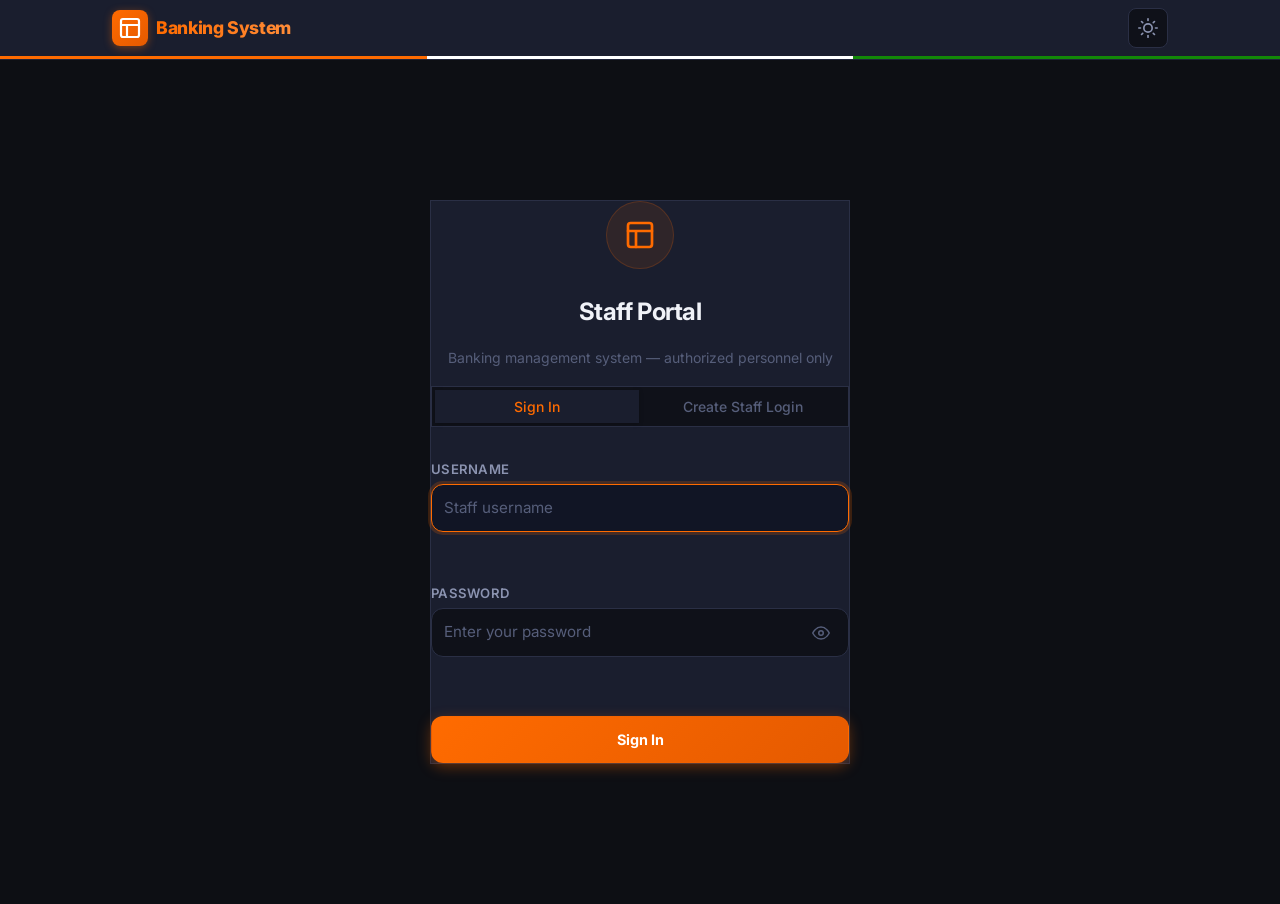
==== frontend/index.html @ ddfff702 "banking system first commit" ====
<!DOCTYPE html>
<html lang="en">
<head>
    <meta charset="UTF-8">
    <meta name="viewport" content="width=device-width, initial-scale=1.0, viewport-fit=cover">
    <meta name="theme-color" content="#FF6B00">
    <meta name="description" content="Bank staff dashboard for customer accounts and transactions.">
    <title>Banking System — Staff Dashboard</title>
    <link rel="preconnect" href="https://fonts.googleapis.com">
    <link rel="preconnect" href="https://fonts.gstatic.com" crossorigin>
    <link href="https://fonts.googleapis.com/css2?family=Inter:wght@400;500;600;700;800&display=swap" rel="stylesheet">
    <link rel="stylesheet" href="./style.css">
</head>
<body>
    <header class="topbar" role="banner">
        <div class="topbar-inner">
            <div class="topbar-brand">
                <span class="brand-icon" aria-hidden="true">
                    <svg width="24" height="24" viewBox="0 0 24 24" fill="none" stroke="currentColor"
                         stroke-width="2.2" stroke-linecap="round" stroke-linejoin="round">
                        <rect x="3" y="3" width="18" height="18" rx="2"/>
                        <path d="M3 9h18M9 21V9"/>
                    </svg>
                </span>
                <span class="brand-name">Banking System</span>
            </div>
            <div class="topbar-actions">
                <button class="icon-btn" id="themeToggle" aria-label="Toggle dark/light mode">
                    <svg class="icon-sun" width="20" height="20" viewBox="0 0 24 24" fill="none" stroke="currentColor"
                         stroke-width="2" stroke-linecap="round" stroke-linejoin="round" aria-hidden="true">
                        <circle cx="12" cy="12" r="5"/>
                        <line x1="12" y1="1" x2="12" y2="3"/>
                        <line x1="12" y1="21" x2="12" y2="23"/>
                        <line x1="4.22" y1="4.22" x2="5.64" y2="5.64"/>
                        <line x1="18.36" y1="18.36" x2="19.78" y2="19.78"/>
                        <line x1="1" y1="12" x2="3" y2="12"/>
                        <line x1="21" y1="12" x2="23" y2="12"/>
                        <line x1="4.22" y1="19.78" x2="5.64" y2="18.36"/>
                        <line x1="18.36" y1="5.64" x2="19.78" y2="4.22"/>
                    </svg>
                </button>
            </div>
        </div>
        <div class="topbar-tricolor" aria-hidden="true">
            <span class="tc-saffron"></span>
            <span class="tc-white"></span>
            <span class="tc-green"></span>
        </div>
    </header>

    <main class="page" id="main-content">
        <section class="hero" aria-label="Page header">
            <div class="hero-inner">
                <h1 class="hero-title">Staff Dashboard</h1>
                <p class="hero-subtitle">Create accounts, credit, withdraw, and review recent transactions.</p>
            </div>
        </section>

        <nav class="dash-nav" aria-label="Banking operations">
            <button class="dash-nav-btn is-active" data-panel="create" type="button">Create New Account</button>
            <button class="dash-nav-btn" data-panel="credit" type="button">Credit</button>
            <button class="dash-nav-btn" data-panel="withdraw" type="button">Withdraw</button>
            <button class="dash-nav-btn" data-panel="history" type="button">History</button>
        </nav>

        <section class="card panel" id="panel-create" aria-labelledby="create-heading">
            <div class="card-header">
                <h2 class="card-title" id="create-heading">Create New Account</h2>
            </div>
            <div class="card-body">
                <form id="createForm" novalidate>
                    <div class="field">
                        <label class="field-label" for="accountNumber">Bank account number</label>
                        <input class="field-input" id="accountNumber" name="accountNumber" type="text"
                               placeholder="e.g. ACC-100001" required>
                        <span class="field-error" id="accountNumber-error" role="alert"></span>
                    </div>
                    <div class="field">
                        <label class="field-label" for="customerName">Customer name</label>
                        <input class="field-input" id="customerName" name="customerName" type="text"
                               placeholder="Full name" required>
                        <span class="field-error" id="customerName-error" role="alert"></span>
                    </div>
                    <div class="field">
                        <label class="field-label" for="phone">Phone number</label>
                        <input class="field-input" id="phone" name="phone" type="tel"
                               placeholder="10–15 digits" required>
                        <span class="field-error" id="phone-error" role="alert"></span>
                    </div>
                    <div class="field">
                        <label class="field-label" for="address">Address</label>
                        <textarea class="field-input field-textarea" id="address" name="address"
                                  placeholder="Customer address" rows="3" required></textarea>
                        <span class="field-error" id="address-error" role="alert"></span>
                    </div>
                    <div class="field">
                        <label class="field-label" for="initialBalance">Initial balance (₹)</label>
                        <input class="field-input" id="initialBalance" name="initialBalance" type="text"
                               inputmode="decimal" placeholder="0.00" required>
                        <span class="field-error" id="initialBalance-error" role="alert"></span>
                    </div>
                    <div class="form-actions">
                        <button type="submit" class="btn btn-primary" id="createBtn">Create Account</button>
                    </div>
                </form>
                <div id="createMessage" class="toast" role="alert" aria-live="polite"></div>
                <div id="createdAccount" class="account-summary" hidden></div>
            </div>
        </section>

        <section class="card panel" id="panel-credit" hidden aria-labelledby="credit-heading">
            <div class="card-header">
                <h2 class="card-title" id="credit-heading">Credit Account</h2>
            </div>
            <div class="card-body">
                <form id="creditLookupForm" novalidate>
                    <div class="field">
                        <label class="field-label" for="creditAccountNumber">Account number</label>
                        <input class="field-input" id="creditAccountNumber" type="text" required>
                        <span class="field-error" id="creditAccountNumber-error" role="alert"></span>
                    </div>
                    <div class="form-actions">
                        <button type="submit" class="btn btn-primary" id="creditLookupBtn">Find Account</button>
                    </div>
                </form>
                <div id="creditAccount" class="account-summary" hidden></div>
                <form id="creditForm" novalidate hidden>
                    <div class="field">
                        <label class="field-label" for="creditAmount">Credit amount (₹)</label>
                        <input class="field-input" id="creditAmount" type="text" inputmode="decimal" placeholder="0.00" required>
                        <span class="field-error" id="creditAmount-error" role="alert"></span>
                    </div>
                    <div class="form-actions">
                        <button type="submit" class="btn btn-primary" id="creditBtn">Confirm Credit</button>
                    </div>
                </form>
                <div id="creditMessage" class="toast" role="alert" aria-live="polite"></div>
            </div>
        </section>

        <section class="card panel" id="panel-withdraw" hidden aria-labelledby="withdraw-heading">
            <div class="card-header">
                <h2 class="card-title" id="withdraw-heading">Withdraw</h2>
            </div>
            <div class="card-body">
                <form id="withdrawLookupForm" novalidate>
                    <div class="field">
                        <label class="field-label" for="withdrawAccountNumber">Account number</label>
                        <input class="field-input" id="withdrawAccountNumber" type="text" required>
                        <span class="field-error" id="withdrawAccountNumber-error" role="alert"></span>
                    </div>
                    <div class="form-actions">
                        <button type="submit" class="btn btn-primary" id="withdrawLookupBtn">Find Account</button>
                    </div>
                </form>
                <div id="withdrawAccount" class="account-summary" hidden></div>
                <form id="withdrawForm" novalidate hidden>
                    <div class="field">
                        <label class="field-label" for="withdrawAmount">Withdrawal amount (₹)</label>
                        <input class="field-input" id="withdrawAmount" type="text" inputmode="decimal" placeholder="0.00" required>
                        <span class="field-error" id="withdrawAmount-error" role="alert"></span>
                    </div>
                    <div class="form-actions">
                        <button type="submit" class="btn btn-primary" id="withdrawBtn">Review Withdrawal</button>
                    </div>
                </form>
                <div id="withdrawMessage" class="toast" role="alert" aria-live="polite"></div>
            </div>
        </section>

        <section class="card panel" id="panel-history" hidden aria-labelledby="history-heading">
            <div class="card-header">
                <h2 class="card-title" id="history-heading">Transaction History</h2>
            </div>
            <div class="card-body">
                <form id="historyForm" class="history-filter" novalidate>
                    <div class="field">
                        <label class="field-label" for="historyAccountNumber">
                            Account number <span class="field-label-hint">(optional)</span>
                        </label>
                        <input class="field-input" id="historyAccountNumber" type="text"
                               placeholder="Leave blank for recent activity">
                    </div>
                    <div class="form-actions">
                        <button type="submit" class="btn btn-primary" id="historyBtn">Load History</button>
                    </div>
                </form>
                <div id="historyMessage" class="toast" role="alert" aria-live="polite"></div>
                <div id="historyList" class="history-list"></div>
            </div>
        </section>
    </main>

    <dialog class="confirm-dialog" id="confirmDialog" aria-labelledby="dialog-title" aria-describedby="dialog-desc">
        <div class="dialog-inner">
            <div class="dialog-icon dialog-icon--warn" aria-hidden="true">
                <svg width="28" height="28" viewBox="0 0 24 24" fill="none" stroke="currentColor"
                     stroke-width="2" stroke-linecap="round" stroke-linejoin="round">
                    <path d="M10.29 3.86L1.82 18a2 2 0 0 0 1.71 3h16.94a2 2 0 0 0 1.71-3L13.71 3.86a2 2 0 0 0-3.42 0z"/>
                    <line x1="12" y1="9" x2="12" y2="13"/><line x1="12" y1="17" x2="12.01" y2="17"/>
                </svg>
            </div>
            <h3 class="dialog-title" id="dialog-title">Confirm withdrawal?</h3>
            <p class="dialog-desc" id="dialog-desc">This will deduct the amount from the customer account.</p>
            <div class="dialog-actions">
                <button class="btn btn-ghost" id="cancelAction" type="button">Cancel</button>
                <button class="btn btn-danger" id="confirmAction" type="button">Confirm Withdraw</button>
            </div>
        </div>
    </dialog>
    <div class="dialog-backdrop" id="dialogBackdrop" aria-hidden="true"></div>

    <script src="./config.js"></script>
    <script src="./script.js"></script>
</body>
</html>
---- frontend/style.css ----
/* ================================================================
   VAULT — Password Manager
   Mobile-first, Indian flag–inspired palette
   Saffron #FF6B00 · White #FFFFFF · Green #128807 · Chakra Navy #06038D
   ================================================================ */

/* ── 1. Design tokens ─────────────────────────────────────────── */
:root {
    /* Brand palette */
    --saffron:        #FF6B00;
    --saffron-light:  #FF8C38;
    --saffron-dim:    #FF6B0018;
    --saffron-muted:  #FF6B0030;
    --green:          #128807;
    --green-light:    #1aad08;
    --green-dim:      #12880718;
    --green-muted:    #12880730;
    --chakra:         #06038D;
    --white:          #FFFFFF;

    /* Neutrals (dark theme default) */
    --bg-base:        #0d0f14;
    --bg-surface:     #141720;
    --bg-card:        #1a1e2e;
    --bg-card-hover:  #1f2438;
    --bg-input:       #0f1119;
    --bg-input-focus: #111525;

    --border:         #2a2f45;
    --border-focus:   var(--saffron);
    --border-subtle:  #1e2338;

    --text-primary:   #f0f2f8;
    --text-secondary: #8b93b0;
    --text-muted:     #565e7a;
    --text-inverse:   #0d0f14;

    /* Semantic */
    --success:        #22c55e;
    --success-dim:    #22c55e18;
    --error:          #ef4444;
    --error-dim:      #ef444418;
    --warning:        #f59e0b;

    /* Spacing scale */
    --sp-1: 4px;   --sp-2: 8px;   --sp-3: 12px;  --sp-4: 16px;
    --sp-5: 20px;  --sp-6: 24px;  --sp-8: 32px;  --sp-10: 40px;

    /* Radii */
    --r-sm:  8px;
    --r-md:  12px;
    --r-lg:  18px;
    --r-xl:  24px;
    --r-full: 9999px;

    /* Shadows */
    --shadow-card:   0 4px 24px rgba(0,0,0,0.32), 0 1px 3px rgba(0,0,0,0.2);
    --shadow-input:  0 0 0 3px var(--saffron-muted);
    --shadow-btn:    0 4px 14px rgba(255, 107, 0, 0.35);
    --shadow-dialog: 0 20px 60px rgba(0,0,0,0.6);

    /* Motion */
    --ease-out: cubic-bezier(0.22, 1, 0.36, 1);
    --duration: 200ms;

    /* Layout */
    --topbar-h:   56px;
    --max-width:  1120px;
    --page-pad:   var(--sp-4);
}

/* Light theme */
[data-theme="light"] {
    --bg-base:        #f5f6fa;
    --bg-surface:     #eef0f7;
    --bg-card:        #ffffff;
    --bg-card-hover:  #f7f8fd;
    --bg-input:       #f0f2fa;
    --bg-input-focus: #fff;

    --border:         #d8dcea;
    --border-subtle:  #e8eaf3;

    --text-primary:   #111827;
    --text-secondary: #4b5563;
    --text-muted:     #9ca3af;
    --text-inverse:   #ffffff;

    --shadow-card:    0 2px 16px rgba(0,0,0,0.08), 0 1px 3px rgba(0,0,0,0.05);
    --shadow-input:   0 0 0 3px var(--saffron-muted);
    --shadow-btn:     0 4px 14px rgba(255,107,0,0.28);
}

/* ── 2. Reset & base ──────────────────────────────────────────── */
*, *::before, *::after {
    box-sizing: border-box;
    margin: 0;
    padding: 0;
}

html {
    -webkit-text-size-adjust: 100%;
    scroll-behavior: smooth;
}

body {
    font-family: 'Inter', system-ui, -apple-system, sans-serif;
    font-size: 15px;
    line-height: 1.6;
    background-color: var(--bg-base);
    color: var(--text-primary);
    min-height: 100dvh;
    transition: background-color var(--duration), color var(--duration);
    -webkit-font-smoothing: antialiased;
}

/* Scrollbar (desktop) */
::-webkit-scrollbar { width: 6px; }
::-webkit-scrollbar-track { background: transparent; }
::-webkit-scrollbar-thumb { background: var(--border); border-radius: var(--r-full); }

/* Focus ring */
:focus-visible {
    outline: 2px solid var(--saffron);
    outline-offset: 2px;
}

/* ── 3. Top navigation bar ────────────────────────────────────── */
.topbar {
    position: sticky;
    top: 0;
    z-index: 100;
    background: var(--bg-card);
    border-bottom: 1px solid var(--border-subtle);
    backdrop-filter: blur(12px);
    -webkit-backdrop-filter: blur(12px);
}

.topbar-inner {
    max-width: var(--max-width);
    margin: 0 auto;
    padding: 0 var(--page-pad);
    height: var(--topbar-h);
    display: flex;
    align-items: center;
    justify-content: space-between;
}

/* Tricolor accent stripe */
.topbar-tricolor {
    display: flex;
    height: 3px;
}
.tc-saffron { flex: 1; background: var(--saffron); }
.tc-white   { flex: 1; background: var(--white); }
.tc-green   { flex: 1; background: var(--green); }

/* Brand */
.topbar-brand {
    display: flex;
    align-items: center;
    gap: var(--sp-2);
    text-decoration: none;
    color: inherit;
}

.brand-icon {
    display: grid;
    place-items: center;
    width: 36px;
    height: 36px;
    background: linear-gradient(135deg, var(--saffron), #e55a00);
    border-radius: var(--r-sm);
    color: var(--white);
    flex-shrink: 0;
    box-shadow: 0 2px 8px rgba(255,107,0,0.4);
}

.brand-name {
    font-size: 1.1rem;
    font-weight: 800;
    letter-spacing: -0.02em;
    background: linear-gradient(90deg, var(--saffron) 0%, var(--saffron-light) 100%);
    -webkit-background-clip: text;
    -webkit-text-fill-color: transparent;
    background-clip: text;
}

/* Icon button */
.icon-btn {
    display: grid;
    place-items: center;
    width: 40px;
    height: 40px;
    border-radius: var(--r-sm);
    border: 1px solid var(--border);
    background: var(--bg-input);
    color: var(--text-secondary);
    cursor: pointer;
    transition: background var(--duration), color var(--duration), border-color var(--duration);
}
.icon-btn:hover {
    background: var(--saffron-dim);
    color: var(--saffron);
    border-color: var(--saffron-muted);
}
.icon-btn .eye-hide { display: none; }

/* ── 4. Page layout ───────────────────────────────────────────── */
.page {
    max-width: var(--max-width);
    margin: 0 auto;
    padding: var(--sp-6) var(--page-pad) var(--sp-10);
}

/* ── 5. Hero ──────────────────────────────────────────────────── */
.hero {
    display: flex;
    align-items: center;
    justify-content: space-between;
    gap: var(--sp-4);
    margin-bottom: var(--sp-6);
    padding: var(--sp-6) var(--sp-6);
    background: var(--bg-card);
    border-radius: var(--r-xl);
    border: 1px solid var(--border-subtle);
    position: relative;
    overflow: hidden;
}

/* Subtle gradient wash behind hero */
.hero::before {
    content: '';
    position: absolute;
    inset: 0;
    background: linear-gradient(120deg,
        var(--saffron-dim) 0%,
        transparent 45%,
        var(--green-dim) 100%);
    pointer-events: none;
}

.hero-inner { position: relative; z-index: 1; }

.hero-title {
    font-size: clamp(1.35rem, 4vw, 1.9rem);
    font-weight: 800;
    letter-spacing: -0.03em;
    line-height: 1.15;
    color: var(--text-primary);
    margin-bottom: var(--sp-1);
}

.hero-subtitle {
    font-size: 0.9rem;
    color: var(--text-secondary);
}

/* Mini Indian flag */
.hero-badge {
    flex-shrink: 0;
    position: relative;
    z-index: 1;
}

.mini-flag {
    width: 52px;
    border-radius: 4px;
    overflow: hidden;
    box-shadow: 0 2px 12px rgba(0,0,0,0.25);
    border: 1px solid rgba(255,255,255,0.1);
}

.mf-saffron, .mf-white, .mf-green {
    display: block;
    height: 18px;
}
.mf-saffron { background: var(--saffron); }
.mf-white   { background: #fff; position: relative; display: flex; align-items: center; justify-content: center; }
.mf-green   { background: var(--green); }

.mf-chakra {
    display: block;
    width: 12px;
    height: 12px;
    border: 2px solid var(--chakra);
    border-radius: 50%;
    position: relative;
}
.mf-chakra::before {
    content: '';
    position: absolute;
    inset: 1px;
    background: radial-gradient(circle, var(--chakra) 1.5px, transparent 1.5px);
}

/* ── 6. App shell grid ────────────────────────────────────────── */
.app-shell {
    display: grid;
    gap: var(--sp-5);
    grid-template-columns: 1fr;
}

@media (min-width: 860px) {
    .app-shell {
        grid-template-columns: 420px 1fr;
        align-items: start;
    }
}

@media (min-width: 1060px) {
    .app-shell {
        grid-template-columns: 460px 1fr;
    }
}

/* ── 7. Card ──────────────────────────────────────────────────── */
.card {
    background: var(--bg-card);
    border: 1px solid var(--border-subtle);
    border-radius: var(--r-lg);
    box-shadow: var(--shadow-card);
    overflow: hidden;
}

.card-header {
    display: flex;
    align-items: center;
    justify-content: space-between;
    padding: var(--sp-5) var(--sp-5) 0;
}

.card-title {
    display: flex;
    align-items: center;
    gap: var(--sp-2);
    font-size: 1rem;
    font-weight: 700;
    color: var(--text-primary);
}

.card-title svg {
    color: var(--saffron);
    flex-shrink: 0;
}

.card-body {
    padding: var(--sp-5);
}

/* ── 8. Form fields ───────────────────────────────────────────── */
.field {
    display: flex;
    flex-direction: column;
    gap: var(--sp-1);
    margin-bottom: var(--sp-4);
}

.field:last-of-type { margin-bottom: 0; }

.field-label {
    font-size: 0.82rem;
    font-weight: 600;
    color: var(--text-secondary);
    letter-spacing: 0.02em;
    text-transform: uppercase;
    display: flex;
    align-items: center;
    gap: var(--sp-2);
}

.field-label-hint {
    font-size: 0.75rem;
    font-weight: 400;
    text-transform: none;
    color: var(--text-muted);
    letter-spacing: 0;
}

.field-input {
    width: 100%;
    padding: 11px var(--sp-3);
    font: inherit;
    font-size: 0.95rem;
    background: var(--bg-input);
    color: var(--text-primary);
    border: 1.5px solid var(--border);
    border-radius: var(--r-md);
    transition: border-color var(--duration), box-shadow var(--duration), background var(--duration);
    -webkit-appearance: none;
    appearance: none;
}

.field-input::placeholder { color: var(--text-muted); }

.field-input:hover {
    border-color: var(--saffron-muted);
}

.field-input:focus {
    outline: none;
    border-color: var(--saffron);
    background: var(--bg-input-focus);
    box-shadow: var(--shadow-input);
}

.field-input.is-invalid {
    border-color: var(--error);
    box-shadow: 0 0 0 3px rgba(239,68,68,0.18);
}

.field-textarea {
    resize: vertical;
    min-height: 88px;
    line-height: 1.5;
}

.field-error {
    font-size: 0.8rem;
    color: var(--error);
    min-height: 1.2em;
    display: flex;
    align-items: center;
    gap: 4px;
}

/* ── 9. Password input wrapper ────────────────────────────────── */
.password-wrap {
    position: relative;
}

.password-wrap .field-input {
    padding-right: 46px;
}

.pwd-eye-btn {
    position: absolute;
    top: 50%;
    right: 10px;
    transform: translateY(-50%);
    background: transparent;
    border: none;
    color: var(--text-muted);
    cursor: pointer;
    padding: var(--sp-1);
    display: grid;
    place-items: center;
    border-radius: var(--r-sm);
    transition: color var(--duration), background var(--duration);
    /* Minimum touch target */
    min-width: 36px;
    min-height: 36px;
}

.pwd-eye-btn:hover { color: var(--saffron); background: var(--saffron-dim); }

.pwd-eye-btn[aria-pressed="true"] .eye-show { display: none; }
.pwd-eye-btn[aria-pressed="true"] .eye-hide { display: block; }
.pwd-eye-btn[aria-pressed="false"] .eye-show { display: block; }
.pwd-eye-btn[aria-pressed="false"] .eye-hide { display: none; }

/* ── 10. Password strength bar ────────────────────────────────── */
.strength-bar {
    display: flex;
    gap: var(--sp-1);
    margin-top: var(--sp-2);
}

.strength-seg {
    flex: 1;
    height: 4px;
    border-radius: var(--r-full);
    background: var(--border);
    transition: background var(--duration);
}

/*
  3-level scoring: data-score="1" Weak, "2" Medium, "3" Strong
  Only 3 segments used (data-seg 1–3); seg 4 kept in HTML but hidden.
*/
.strength-seg[data-seg="4"] { display: none; }

/* Weak — first segment red */
.strength-bar[data-score="1"] .strength-seg[data-seg="1"] { background: var(--error); }

/* Medium — first two segments amber */
.strength-bar[data-score="2"] .strength-seg[data-seg="1"],
.strength-bar[data-score="2"] .strength-seg[data-seg="2"] { background: var(--warning); }

/* Strong — all three segments green */
.strength-bar[data-score="3"] .strength-seg[data-seg="1"],
.strength-bar[data-score="3"] .strength-seg[data-seg="2"],
.strength-bar[data-score="3"] .strength-seg[data-seg="3"] { background: var(--green); }

.strength-label {
    font-size: 0.75rem;
    font-weight: 600;
    color: var(--text-muted);
    margin-top: 2px;
    min-height: 1em;
    letter-spacing: 0.01em;
}

/* ── 11. Form actions ─────────────────────────────────────────── */
.form-actions {
    display: flex;
    gap: var(--sp-3);
    margin-top: var(--sp-5);
    flex-wrap: wrap;
}

/* ── 12. Buttons ──────────────────────────────────────────────── */
.btn {
    display: inline-flex;
    align-items: center;
    justify-content: center;
    gap: var(--sp-2);
    padding: 11px var(--sp-5);
    font: inherit;
    font-size: 0.9rem;
    font-weight: 700;
    border-radius: var(--r-md);
    border: 1.5px solid transparent;
    cursor: pointer;
    text-decoration: none;
    white-space: nowrap;
    transition:
        background var(--duration),
        box-shadow var(--duration),
        transform 80ms,
        opacity var(--duration),
        border-color var(--duration);
    /* Minimum touch target */
    min-height: 44px;
    user-select: none;
    -webkit-tap-highlight-color: transparent;
}

.btn:active { transform: scale(0.97); }
.btn:disabled {
    opacity: 0.5;
    cursor: not-allowed;
    transform: none;
}

/* Primary — saffron */
.btn-primary {
    background: linear-gradient(135deg, var(--saffron) 0%, #e55a00 100%);
    color: var(--white);
    box-shadow: var(--shadow-btn);
    flex: 1;
}
.btn-primary:hover:not(:disabled) {
    background: linear-gradient(135deg, var(--saffron-light) 0%, var(--saffron) 100%);
    box-shadow: 0 6px 20px rgba(255,107,0,0.45);
}

/* Secondary — outlined green */
.btn-secondary {
    background: var(--green-dim);
    color: var(--green-light);
    border-color: var(--green-muted);
}
.btn-secondary:hover:not(:disabled) {
    background: var(--green-muted);
    border-color: var(--green);
}

/* Ghost */
.btn-ghost {
    background: transparent;
    color: var(--text-secondary);
    border-color: var(--border);
}
.btn-ghost:hover:not(:disabled) {
    background: var(--bg-input);
    color: var(--text-primary);
}

/* Danger */
.btn-danger {
    background: var(--error);
    color: var(--white);
    border-color: var(--error);
}
.btn-danger:hover:not(:disabled) {
    background: #dc2626;
    box-shadow: 0 4px 14px rgba(239,68,68,0.35);
}

/* Loading spinner inside btn */
.btn.is-loading {
    pointer-events: none;
    position: relative;
    color: transparent;
}
.btn.is-loading::after {
    content: '';
    position: absolute;
    inset: 50% auto auto 50%;
    transform: translate(-50%, -50%);
    width: 16px;
    height: 16px;
    border: 2px solid rgba(255,255,255,0.4);
    border-top-color: #fff;
    border-radius: 50%;
    animation: spin 0.65s linear infinite;
}

/* ── 13. Toast / feedback ─────────────────────────────────────── */
.toast {
    display: none;
    align-items: center;
    gap: var(--sp-2);
    padding: var(--sp-3) var(--sp-4);
    border-radius: var(--r-md);
    font-size: 0.875rem;
    font-weight: 500;
    margin-top: var(--sp-4);
    animation: slideIn 0.22s var(--ease-out);
}

.toast.visible { display: flex; }

.toast.success {
    background: var(--success-dim);
    color: var(--success);
    border: 1px solid rgba(34,197,94,0.25);
}

.toast.error {
    background: var(--error-dim);
    color: var(--error);
    border: 1px solid rgba(239,68,68,0.25);
}

/* ── 14. Vault header ─────────────────────────────────────────── */
.vault-card-header {
    padding-bottom: var(--sp-4);
}

/* Badge / count pill */
.badge {
    display: inline-flex;
    align-items: center;
    justify-content: center;
    min-width: 26px;
    height: 22px;
    padding: 0 var(--sp-2);
    font-size: 0.75rem;
    font-weight: 700;
    border-radius: var(--r-full);
    background: var(--saffron-dim);
    color: var(--saffron);
    border: 1px solid var(--saffron-muted);
}

/* ── 15. Search bar ───────────────────────────────────────────── */
.search-wrap {
    position: relative;
    margin-bottom: var(--sp-4);
}

.search-icon {
    position: absolute;
    left: 12px;
    top: 50%;
    transform: translateY(-50%);
    color: var(--text-muted);
    pointer-events: none;
}

.search-input {
    width: 100%;
    padding: 10px var(--sp-3) 10px 38px;
    font: inherit;
    font-size: 0.9rem;
    background: var(--bg-input);
    color: var(--text-primary);
    border: 1.5px solid var(--border);
    border-radius: var(--r-md);
    transition: border-color var(--duration), box-shadow var(--duration);
    -webkit-appearance: none;
    appearance: none;
}

.search-input::placeholder { color: var(--text-muted); }

.search-input:focus {
    outline: none;
    border-color: var(--saffron);
    box-shadow: var(--shadow-input);
}

/* Clear button on search (native) */
.search-input::-webkit-search-cancel-button { opacity: 0.5; cursor: pointer; }

/* ── 16. Vault list ───────────────────────────────────────────── */
.vault-list {
    display: flex;
    flex-direction: column;
    gap: var(--sp-3);
}

/* ── 17. Vault item card ──────────────────────────────────────── */
.vault-item {
    display: grid;
    grid-template-columns: 1fr auto;
    gap: var(--sp-3);
    align-items: start;
    padding: var(--sp-4);
    background: var(--bg-card);
    border: 1.5px solid var(--border-subtle);
    border-radius: var(--r-md);
    transition: border-color var(--duration), background var(--duration), transform var(--duration);
    animation: fadeUp 0.25s var(--ease-out);
    position: relative;
    overflow: hidden;
}

.vault-item::before {
    content: '';
    position: absolute;
    left: 0; top: 0; bottom: 0;
    width: 3px;
    background: linear-gradient(180deg, var(--saffron), var(--green));
    border-radius: 0 2px 2px 0;
}

.vault-item:hover {
    border-color: var(--saffron-muted);
    background: var(--bg-card-hover);
}

.vault-item-info { min-width: 0; padding-left: var(--sp-2); }

.vault-item-title {
    font-size: 0.95rem;
    font-weight: 700;
    color: var(--text-primary);
    margin-bottom: 2px;
    white-space: nowrap;
    overflow: hidden;
    text-overflow: ellipsis;
}

.vault-item-row {
    display: flex;
    align-items: center;
    gap: var(--sp-2);
    font-size: 0.82rem;
    color: var(--text-secondary);
    margin-top: 4px;
    min-width: 0;
}

.vault-item-row svg { flex-shrink: 0; color: var(--text-muted); }

.vault-item-value {
    min-width: 0;
    overflow: hidden;
    text-overflow: ellipsis;
    white-space: nowrap;
}

.vault-item-password {
    font-family: 'Courier New', monospace;
    letter-spacing: 0.08em;
    font-size: 0.82rem;
}

.vault-item-notes {
    color: var(--text-muted);
    font-style: italic;
    font-size: 0.78rem;
    margin-top: var(--sp-2);
    display: -webkit-box;
    -webkit-line-clamp: 2;
    -webkit-box-orient: vertical;
    overflow: hidden;
}

/* Item action buttons cluster */
.vault-item-actions {
    display: flex;
    flex-direction: column;
    gap: var(--sp-2);
    flex-shrink: 0;
}

.item-btn {
    display: grid;
    place-items: center;
    width: 34px;
    height: 34px;
    border-radius: var(--r-sm);
    border: 1.5px solid var(--border);
    background: var(--bg-input);
    color: var(--text-muted);
    cursor: pointer;
    transition: background var(--duration), color var(--duration), border-color var(--duration);
    /* Touch target */
    min-width: 34px;
    min-height: 34px;
}

.item-btn:hover { color: var(--saffron); border-color: var(--saffron-muted); background: var(--saffron-dim); }

.item-btn-delete:hover { color: var(--error); border-color: rgba(239,68,68,0.3); background: var(--error-dim); }

.item-btn-copy.copied {
    color: var(--green-light);
    border-color: var(--green-muted);
    background: var(--green-dim);
}

/* ── 18. Empty state ──────────────────────────────────────────── */
.empty-state {
    display: flex;
    flex-direction: column;
    align-items: center;
    justify-content: center;
    gap: var(--sp-3);
    padding: var(--sp-10) var(--sp-4);
    text-align: center;
    color: var(--text-muted);
}

.empty-icon {
    width: 56px;
    height: 56px;
    border-radius: var(--r-lg);
    background: var(--saffron-dim);
    border: 1.5px solid var(--saffron-muted);
    display: grid;
    place-items: center;
    color: var(--saffron);
}

.empty-title {
    font-size: 0.95rem;
    font-weight: 600;
    color: var(--text-secondary);
}

.empty-desc {
    font-size: 0.82rem;
    max-width: 220px;
}

/* ── 19. Loading state skeleton ───────────────────────────────── */
.skeleton {
    border-radius: var(--r-md);
    background: linear-gradient(90deg,
        var(--bg-card) 25%,
        var(--bg-card-hover) 50%,
        var(--bg-card) 75%);
    background-size: 200% 100%;
    animation: shimmer 1.4s ease infinite;
}

.skeleton-item {
    height: 80px;
    border-radius: var(--r-md);
}

/* ── 20. Confirm dialog ───────────────────────────────────────── */
.confirm-dialog {
    position: fixed;
    inset: 0;
    z-index: 300;
    margin: auto;
    width: calc(100% - var(--sp-8));
    max-width: 380px;
    background: var(--bg-card);
    border: 1.5px solid var(--border);
    border-radius: var(--r-xl);
    box-shadow: var(--shadow-dialog);
    padding: 0;
    display: none;
    animation: scaleIn 0.22s var(--ease-out);
}

.confirm-dialog[open] { display: block; }

.dialog-backdrop {
    display: none;
    position: fixed;
    inset: 0;
    z-index: 200;
    background: rgba(0,0,0,0.65);
    backdrop-filter: blur(4px);
    -webkit-backdrop-filter: blur(4px);
    animation: fadeIn 0.18s ease;
}

.dialog-backdrop.active { display: block; }

.dialog-inner {
    padding: var(--sp-6);
    display: flex;
    flex-direction: column;
    align-items: center;
    gap: var(--sp-3);
    text-align: center;
}

.dialog-icon {
    width: 56px;
    height: 56px;
    border-radius: var(--r-lg);
    background: var(--error-dim);
    border: 1.5px solid rgba(239,68,68,0.25);
    display: grid;
    place-items: center;
    color: var(--error);
}

.dialog-title {
    font-size: 1.05rem;
    font-weight: 700;
    color: var(--text-primary);
}

.dialog-desc {
    font-size: 0.875rem;
    color: var(--text-secondary);
}

.dialog-actions {
    display: flex;
    gap: var(--sp-3);
    width: 100%;
    margin-top: var(--sp-2);
}

.dialog-actions .btn { flex: 1; }

/* ── 21. Animations ───────────────────────────────────────────── */
@keyframes spin {
    to { transform: translate(-50%, -50%) rotate(360deg); }
}

@keyframes shimmer {
    from { background-position: 200% 0; }
    to   { background-position: -200% 0; }
}

@keyframes slideIn {
    from { opacity: 0; transform: translateY(-6px); }
    to   { opacity: 1; transform: translateY(0); }
}

@keyframes fadeUp {
    from { opacity: 0; transform: translateY(8px); }
    to   { opacity: 1; transform: translateY(0); }
}

@keyframes scaleIn {
    from { opacity: 0; transform: scale(0.94); }
    to   { opacity: 1; transform: scale(1); }
}

@keyframes fadeIn {
    from { opacity: 0; }
    to   { opacity: 1; }
}

/* ── 22. Responsive overrides ─────────────────────────────────── */

/* Tight phones */
@media (max-width: 420px) {
    :root { --page-pad: var(--sp-3); }

    .hero {
        padding: var(--sp-4) var(--sp-4);
    }

    .hero-title { font-size: 1.2rem; }

    .form-actions {
        flex-direction: column;
    }
    .btn-primary { flex: none; width: 100%; }
    .btn-secondary { width: 100%; }

    .vault-item {
        grid-template-columns: 1fr;
    }
    .vault-item-actions {
        flex-direction: row;
        justify-content: flex-end;
    }
}

/* Tablet and above — items use more horizontal space */
@media (min-width: 600px) {
    :root { --page-pad: var(--sp-6); }

    .vault-item-actions {
        flex-direction: column;
    }
}

/* Wide desktop */
@media (min-width: 1200px) {
    :root { --page-pad: var(--sp-8); }
}

/* Reduce motion */
@media (prefers-reduced-motion: reduce) {
    *, *::before, *::after {
        animation-duration: 0.01ms !important;
        transition-duration: 0.01ms !important;
    }
}

/* ================================================================
   AUTH — Login page styles
   ================================================================ */

/* Full-page centered layout */
.login-page {
    min-height: calc(100vh - 56px); /* subtract topbar height */
    display: flex;
    align-items: center;
    justify-content: center;
    padding: var(--sp-6) var(--sp-4);
}

/* Login card */
.login-card {
    width: 100%;
    max-width: 420px;
    background: var(--bg-card);
    border: 1px solid var(--border);
    border-radius: var(--radius-xl);
    padding: var(--sp-8) var(--sp-7);
    box-shadow: var(--shadow-lg);
    display: flex;
    flex-direction: column;
    align-items: center;
    gap: var(--sp-4);
}

/* Brand icon circle at top */
.login-brand {
    margin-bottom: var(--sp-2);
}

.login-brand-icon {
    width: 68px;
    height: 68px;
    border-radius: 50%;
    background: var(--saffron-dim);
    border: 1.5px solid var(--saffron-muted);
    color: var(--saffron);
    display: flex;
    align-items: center;
    justify-content: center;
}

.login-title {
    font-size: 1.5rem;
    font-weight: 700;
    color: var(--text-primary);
    margin: 0;
    text-align: center;
    letter-spacing: -0.02em;
}

.login-subtitle {
    font-size: 0.875rem;
    color: var(--text-muted);
    margin: 0;
    text-align: center;
}

/* Form fills full card width */
.login-form {
    width: 100%;
    display: flex;
    flex-direction: column;
    gap: var(--sp-4);
    margin-top: var(--sp-2);
}

/* Full-width submit button */
.login-submit {
    width: 100%;
    justify-content: center;
    margin-top: var(--sp-2);
}

/* Error banner */
.login-error {
    background: var(--error-dim, rgba(239,68,68,0.12));
    border: 1px solid rgba(239,68,68,0.3);
    color: var(--error, #ef4444);
    border-radius: var(--radius-md);
    padding: var(--sp-3) var(--sp-4);
    font-size: 0.875rem;
    text-align: center;
}

/* Hint text at bottom */
.login-hint {
    font-size: 0.8rem;
    color: var(--text-subtle, var(--text-muted));
    text-align: center;
    margin: 0;
    margin-top: var(--sp-2);
    opacity: 0.7;
}

/* Error state on inputs (mirrors existing field-input focus style) */
.field-input--error {
    border-color: var(--error, #ef4444) !important;
    outline-color: var(--error, #ef4444) !important;
}

/* ── Topbar user pill (shown on main vault page when logged in) ── */
.user-pill {
    display: flex;
    align-items: center;
    gap: var(--sp-2);
    background: var(--bg-input);
    border: 1px solid var(--border);
    border-radius: 999px;
    padding: var(--sp-1) var(--sp-3) var(--sp-1) var(--sp-2);
    font-size: 0.8rem;
    color: var(--text-secondary);
    font-weight: 500;
    white-space: nowrap;
}

.user-pill svg {
    color: var(--saffron);
    flex-shrink: 0;
}

/* Logout button */
.btn-logout {
    display: inline-flex;
    align-items: center;
    gap: var(--sp-1);
    background: transparent;
    border: 1px solid var(--border);
    color: var(--text-muted);
    border-radius: var(--radius-md);
    padding: var(--sp-1) var(--sp-3);
    font-size: 0.8rem;
    font-weight: 500;
    cursor: pointer;
    transition: border-color 0.15s, color 0.15s, background 0.15s;
    white-space: nowrap;
}

.btn-logout:hover {
    border-color: var(--error, #ef4444);
    color: var(--error, #ef4444);
    background: rgba(239,68,68,0.06);
}

/* Topbar actions gap */
.topbar-actions {
    display: flex;
    align-items: center;
    gap: var(--sp-2);
}

@media (max-width: 420px) {
    .login-card {
        padding: var(--sp-6) var(--sp-4);
    }
    .user-pill span {
        display: none; /* hide username text on very small screens, keep icon */
    }
}

/* ── Auth tabs ───────────────────────────────────────────────── */
.auth-tabs {
    display: flex;
    width: 100%;
    background: var(--bg-input);
    border: 1px solid var(--border);
    border-radius: var(--radius-lg);
    padding: 3px;
    gap: 3px;
    margin-bottom: var(--sp-2);
}

.auth-tab {
    flex: 1;
    padding: var(--sp-2) var(--sp-3);
    border: none;
    border-radius: calc(var(--radius-lg) - 3px);
    background: transparent;
    color: var(--text-muted);
    font-size: 0.875rem;
    font-weight: 500;
    font-family: inherit;
    cursor: pointer;
    transition: background 0.18s, color 0.18s;
    white-space: nowrap;
}

.auth-tab:hover:not(.auth-tab--active) {
    background: var(--bg-card-hover);
    color: var(--text-secondary);
}

.auth-tab--active {
    background: var(--bg-card);
    color: var(--saffron);
    box-shadow: 0 1px 4px rgba(0,0,0,0.25);
}

/* ── Auth panels ─────────────────────────────────────────────── */
.auth-panel {
    width: 100%;
}

.auth-panel--hidden {
    display: none;
}

/* ── Field hint text ─────────────────────────────────────────── */
.field-hint {
    display: block;
    font-size: 0.75rem;
    color: var(--text-muted);
    margin-top: 3px;
    opacity: 0.75;
}

/* ── Success banner ──────────────────────────────────────────── */
.login-success {
    background: var(--green-dim);
    border: 1px solid var(--green-muted);
    color: var(--green-light);
    border-radius: var(--radius-md);
    padding: var(--sp-3) var(--sp-4);
    font-size: 0.875rem;
    text-align: center;
}

.dash-nav {
    display: flex;
    flex-wrap: wrap;
    gap: var(--sp-2);
    margin-bottom: var(--sp-5);
}
.dash-nav-btn {
    flex: 1;
    min-width: 140px;
    min-height: 44px;
    border: 1.5px solid var(--border);
    background: var(--bg-card);
    color: var(--text-secondary);
    border-radius: var(--r-md);
    font: inherit;
    font-weight: 700;
    cursor: pointer;
    padding: 10px var(--sp-3);
}
.dash-nav-btn.is-active,
.dash-nav-btn:hover {
    border-color: var(--saffron-muted);
    color: var(--saffron);
    background: var(--saffron-dim);
}
.account-summary {
    margin-top: var(--sp-4);
    padding: var(--sp-4);
    border: 1.5px solid var(--border-subtle);
    border-radius: var(--r-md);
    background: var(--bg-input);
}
.summary-row {
    display: flex;
    justify-content: space-between;
    gap: var(--sp-3);
    padding: 6px 0;
    border-bottom: 1px solid var(--border-subtle);
    font-size: 0.9rem;
}
.summary-row:last-child { border-bottom: none; }
.summary-row span { color: var(--text-muted); }
.money { font-variant-numeric: tabular-nums; color: var(--green-light); }
.history-list { display: flex; flex-direction: column; gap: var(--sp-3); margin-top: var(--sp-4); }
.history-item {
    display: flex;
    justify-content: space-between;
    gap: var(--sp-4);
    padding: var(--sp-4);
    border: 1.5px solid var(--border-subtle);
    border-radius: var(--r-md);
}
.history-type--credit { color: var(--green-light); }
.history-type--withdraw { color: var(--saffron); }
.history-meta { font-size: 0.78rem; color: var(--text-muted); }
.history-amounts { text-align: right; }
.dialog-icon--warn {
    background: var(--saffron-dim);
    border-color: var(--saffron-muted);
    color: var(--saffron);
}
.history-filter .form-actions { margin-top: var(--sp-3); }
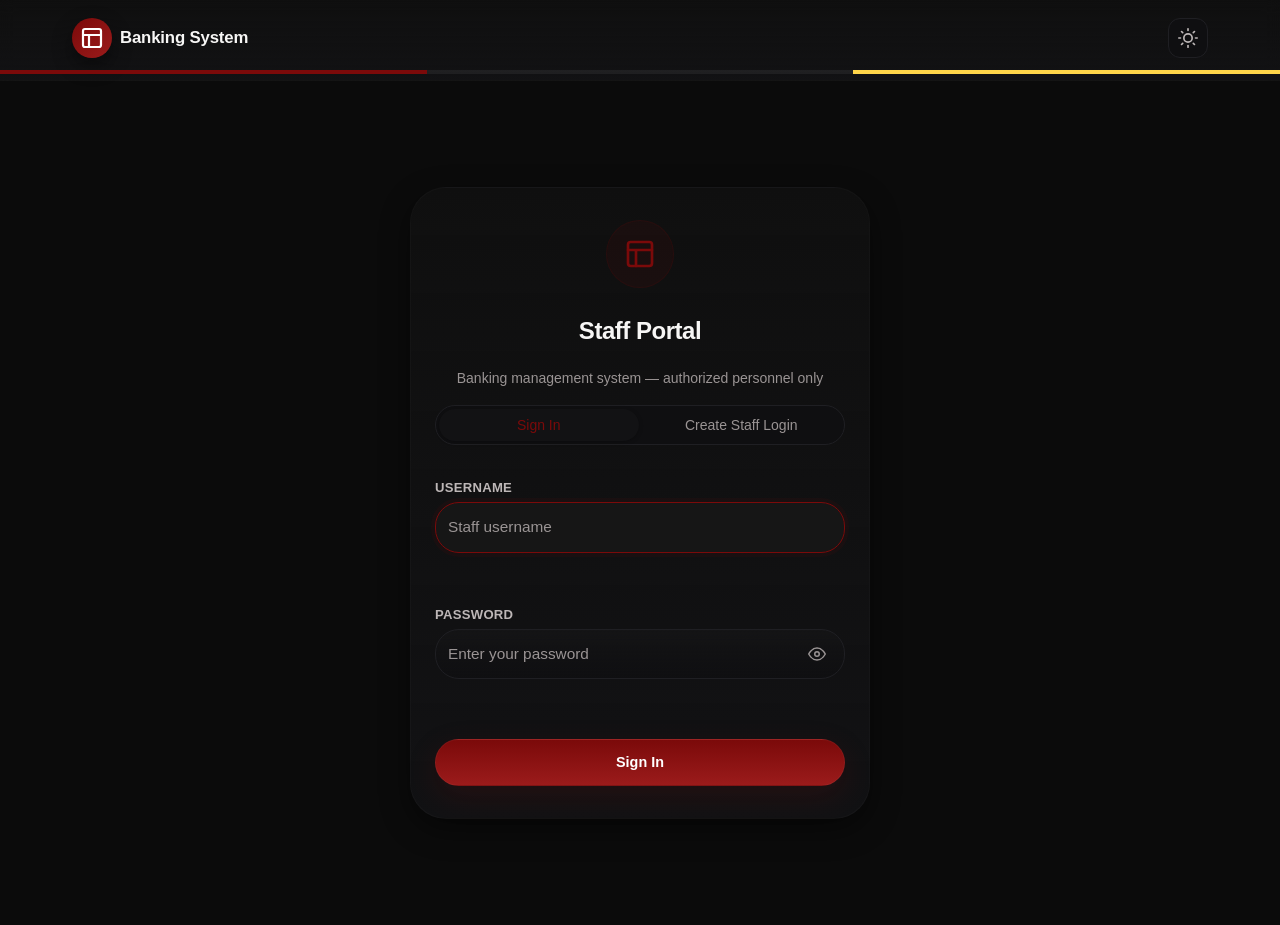
==== commit c4d40e0a: "redesigned ui" ====
--- a/frontend/index.html
+++ b/frontend/index.html
@@ -3,12 +3,10 @@
 <head>
     <meta charset="UTF-8">
     <meta name="viewport" content="width=device-width, initial-scale=1.0, viewport-fit=cover">
-    <meta name="theme-color" content="#FF6B00">
+    <meta name="theme-color" content="#7B0A0A">
     <meta name="description" content="Bank staff dashboard for customer accounts and transactions.">
     <title>Banking System — Staff Dashboard</title>
-    <link rel="preconnect" href="https://fonts.googleapis.com">
-    <link rel="preconnect" href="https://fonts.gstatic.com" crossorigin>
-    <link href="https://fonts.googleapis.com/css2?family=Inter:wght@400;500;600;700;800&display=swap" rel="stylesheet">
+    <!-- Using system fonts for modern Apple-like appearance; removed external font dependency -->
     <link rel="stylesheet" href="./style.css">
 </head>
 <body>
--- a/frontend/style.css
+++ b/frontend/style.css
@@ -1,71 +1,77 @@
 /* ================================================================
-   VAULT — Password Manager
-   Mobile-first, Indian flag–inspired palette
-   Saffron #FF6B00 · White #FFFFFF · Green #128807 · Chakra Navy #06038D
+   VAULT — Banking UI (Redesigned)
+   Modern rounded theme using maroon · white · yellow · black
    ================================================================ */
 
 /* ── 1. Design tokens ─────────────────────────────────────────── */
 :root {
-    /* Brand palette */
-    --saffron:        #FF6B00;
-    --saffron-light:  #FF8C38;
-    --saffron-dim:    #FF6B0018;
-    --saffron-muted:  #FF6B0030;
-    --green:          #128807;
-    --green-light:    #1aad08;
-    --green-dim:      #12880718;
-    --green-muted:    #12880730;
-    --chakra:         #06038D;
+    /* Brand palette (repurposed variable names for minimal markup changes) */
+    --saffron:        #7B0A0A; /* maroon */
+    --saffron-light:  #9B1B1B;
+    --saffron-dim:    rgba(123,10,10,0.10);
+    --saffron-muted:  rgba(123,10,10,0.14);
+    --green:          #FFD54A; /* warm yellow used for accents */
+    --green-light:    #FFE27A;
+    --green-dim:      rgba(255,213,74,0.10);
+    --green-muted:    rgba(255,213,74,0.18);
+    --chakra:         #000000; /* black accent */
     --white:          #FFFFFF;
 
     /* Neutrals (dark theme default) */
-    --bg-base:        #0d0f14;
-    --bg-surface:     #141720;
-    --bg-card:        #1a1e2e;
-    --bg-card-hover:  #1f2438;
-    --bg-input:       #0f1119;
-    --bg-input-focus: #111525;
-
-    --border:         #2a2f45;
+    --bg-base:        #0b0b0b;
+    --bg-surface:     #0f0f10;
+    --bg-card:        #121214;
+    --bg-card-hover:  #17171a;
+    --bg-input:       #0f0f11;
+    --bg-input-focus: #161616;
+
+    --border:         #1f1f23;
     --border-focus:   var(--saffron);
-    --border-subtle:  #1e2338;
-
-    --text-primary:   #f0f2f8;
-    --text-secondary: #8b93b0;
-    --text-muted:     #565e7a;
-    --text-inverse:   #0d0f14;
+    --border-subtle:  #19191c;
+
+    --text-primary:   #f7f6f5;
+    --text-secondary: #bdb7b7;
+    --text-muted:     #9a9494;
+    --text-inverse:   #0b0b0b;
 
     /* Semantic */
     --success:        #22c55e;
-    --success-dim:    #22c55e18;
+    --success-dim:    rgba(34,197,94,0.09);
     --error:          #ef4444;
-    --error-dim:      #ef444418;
-    --warning:        #f59e0b;
+    --error-dim:      rgba(239,68,68,0.10);
+    --warning:        var(--green);
 
     /* Spacing scale */
     --sp-1: 4px;   --sp-2: 8px;   --sp-3: 12px;  --sp-4: 16px;
     --sp-5: 20px;  --sp-6: 24px;  --sp-8: 32px;  --sp-10: 40px;
 
-    /* Radii */
-    --r-sm:  8px;
-    --r-md:  12px;
-    --r-lg:  18px;
-    --r-xl:  24px;
+    /* Radii — increase for a rounded, friendly look */
+    --r-sm:  12px;
+    --r-md:  18px;
+    --r-lg:  26px;
+    --r-xl:  32px;
     --r-full: 9999px;
 
+    /* Backward-compatible radius tokens used elsewhere */
+    --radius-sm: var(--r-sm);
+    --radius-md: var(--r-md);
+    --radius-lg: var(--r-lg);
+    --radius-xl: var(--r-xl);
+
     /* Shadows */
-    --shadow-card:   0 4px 24px rgba(0,0,0,0.32), 0 1px 3px rgba(0,0,0,0.2);
-    --shadow-input:  0 0 0 3px var(--saffron-muted);
-    --shadow-btn:    0 4px 14px rgba(255, 107, 0, 0.35);
-    --shadow-dialog: 0 20px 60px rgba(0,0,0,0.6);
+    --shadow-card:   0 8px 30px rgba(0,0,0,0.48), 0 2px 6px rgba(0,0,0,0.24);
+    --shadow-input:  0 0 0 4px rgba(123,10,10,0.08);
+    --shadow-btn:    0 10px 30px rgba(123,10,10,0.18);
+    --shadow-dialog: 0 28px 80px rgba(0,0,0,0.72);
+    --shadow-lg:     0 10px 30px rgba(0,0,0,0.45);
 
     /* Motion */
     --ease-out: cubic-bezier(0.22, 1, 0.36, 1);
     --duration: 200ms;
 
     /* Layout */
-    --topbar-h:   56px;
-    --max-width:  1120px;
+    --topbar-h:   64px;
+    --max-width:  1200px;
     --page-pad:   var(--sp-4);
 }
 
@@ -104,7 +110,8 @@
 }
 
 body {
-    font-family: 'Inter', system-ui, -apple-system, sans-serif;
+    /* Use Apple's SF if available, fallback to system sans */
+    font-family: -apple-system, BlinkMacSystemFont, 'SF Pro Text', 'Segoe UI', Roboto, 'Helvetica Neue', Arial, sans-serif;
     font-size: 15px;
     line-height: 1.6;
     background-color: var(--bg-base);
@@ -130,10 +137,11 @@
     position: sticky;
     top: 0;
     z-index: 100;
-    background: var(--bg-card);
-    border-bottom: 1px solid var(--border-subtle);
-    backdrop-filter: blur(12px);
-    -webkit-backdrop-filter: blur(12px);
+    background: linear-gradient(180deg, rgba(255,255,255,0.02), var(--bg-card));
+    border-bottom: 1px solid rgba(255,255,255,0.02);
+    backdrop-filter: blur(8px);
+    -webkit-backdrop-filter: blur(8px);
+    padding: 6px 0;
 }
 
 .topbar-inner {
@@ -149,10 +157,10 @@
 /* Tricolor accent stripe */
 .topbar-tricolor {
     display: flex;
-    height: 3px;
+    height: 4px;
 }
 .tc-saffron { flex: 1; background: var(--saffron); }
-.tc-white   { flex: 1; background: var(--white); }
+.tc-white   { flex: 1; background: var(--white); opacity: 0.06; }
 .tc-green   { flex: 1; background: var(--green); }
 
 /* Brand */
@@ -167,23 +175,20 @@
 .brand-icon {
     display: grid;
     place-items: center;
-    width: 36px;
-    height: 36px;
-    background: linear-gradient(135deg, var(--saffron), #e55a00);
-    border-radius: var(--r-sm);
+    width: 40px;
+    height: 40px;
+    background: linear-gradient(135deg, var(--saffron), var(--saffron-light));
+    border-radius: var(--r-full);
     color: var(--white);
     flex-shrink: 0;
-    box-shadow: 0 2px 8px rgba(255,107,0,0.4);
+    box-shadow: 0 8px 20px rgba(0,0,0,0.45);
 }
 
 .brand-name {
-    font-size: 1.1rem;
-    font-weight: 800;
-    letter-spacing: -0.02em;
-    background: linear-gradient(90deg, var(--saffron) 0%, var(--saffron-light) 100%);
-    -webkit-background-clip: text;
-    -webkit-text-fill-color: transparent;
-    background-clip: text;
+    font-size: 1.05rem;
+    font-weight: 700;
+    letter-spacing: -0.01em;
+    color: var(--text-primary);
 }
 
 /* Icon button */
@@ -221,22 +226,22 @@
     gap: var(--sp-4);
     margin-bottom: var(--sp-6);
     padding: var(--sp-6) var(--sp-6);
-    background: var(--bg-card);
-    border-radius: var(--r-xl);
-    border: 1px solid var(--border-subtle);
+    background: linear-gradient(180deg, rgba(255,255,255,0.02), rgba(0,0,0,0.02));
+    border-radius: calc(var(--r-xl) + 6px);
+    border: 1px solid transparent;
     position: relative;
-    overflow: hidden;
+    overflow: visible;
 }
 
 /* Subtle gradient wash behind hero */
 .hero::before {
     content: '';
     position: absolute;
-    inset: 0;
-    background: linear-gradient(120deg,
-        var(--saffron-dim) 0%,
-        transparent 45%,
-        var(--green-dim) 100%);
+    left: -20%; top: -40%;
+    width: 240px; height: 240px;
+    background: radial-gradient(circle at 30% 30%, var(--saffron-dim), transparent 35%);
+    filter: blur(34px);
+    opacity: 0.95;
     pointer-events: none;
 }
 
@@ -316,9 +321,9 @@
 
 /* ── 7. Card ──────────────────────────────────────────────────── */
 .card {
-    background: var(--bg-card);
-    border: 1px solid var(--border-subtle);
-    border-radius: var(--r-lg);
+    background: linear-gradient(180deg, rgba(255,255,255,0.02), var(--bg-card));
+    border: 1px solid rgba(255,255,255,0.02);
+    border-radius: var(--r-xl);
     box-shadow: var(--shadow-card);
     overflow: hidden;
 }
@@ -379,14 +384,14 @@
 
 .field-input {
     width: 100%;
-    padding: 11px var(--sp-3);
+    padding: 12px var(--sp-3);
     font: inherit;
-    font-size: 0.95rem;
-    background: var(--bg-input);
+    font-size: 0.96rem;
+    background: linear-gradient(180deg, rgba(255,255,255,0.01), var(--bg-input));
     color: var(--text-primary);
-    border: 1.5px solid var(--border);
-    border-radius: var(--r-md);
-    transition: border-color var(--duration), box-shadow var(--duration), background var(--duration);
+    border: 1px solid var(--border);
+    border-radius: calc(var(--r-md) + 6px);
+    transition: border-color var(--duration), box-shadow var(--duration), background var(--duration), transform 120ms;
     -webkit-appearance: none;
     appearance: none;
 }
@@ -519,7 +524,7 @@
     font: inherit;
     font-size: 0.9rem;
     font-weight: 700;
-    border-radius: var(--r-md);
+    border-radius: var(--r-lg);
     border: 1.5px solid transparent;
     cursor: pointer;
     text-decoration: none;
@@ -545,25 +550,28 @@
 
 /* Primary — saffron */
 .btn-primary {
-    background: linear-gradient(135deg, var(--saffron) 0%, #e55a00 100%);
+    background: linear-gradient(180deg, var(--saffron) 0%, var(--saffron-light) 100%);
     color: var(--white);
     box-shadow: var(--shadow-btn);
     flex: 1;
+    border: 1px solid rgba(255,255,255,0.04);
 }
 .btn-primary:hover:not(:disabled) {
-    background: linear-gradient(135deg, var(--saffron-light) 0%, var(--saffron) 100%);
-    box-shadow: 0 6px 20px rgba(255,107,0,0.45);
+    transform: translateY(-2px);
+    box-shadow: 0 18px 36px rgba(123,10,10,0.22);
 }
 
 /* Secondary — outlined green */
 .btn-secondary {
-    background: var(--green-dim);
-    color: var(--green-light);
+    background: transparent;
+    color: var(--text-primary);
+    border-color: rgba(255,255,255,0.04);
+    backdrop-filter: blur(6px);
+}
+.btn-secondary:hover:not(:disabled) {
+    background: rgba(255,255,255,0.02);
+    color: var(--green);
     border-color: var(--green-muted);
-}
-.btn-secondary:hover:not(:disabled) {
-    background: var(--green-muted);
-    border-color: var(--green);
 }
 
 /* Ghost */
@@ -1031,11 +1039,11 @@
 /* Login card */
 .login-card {
     width: 100%;
-    max-width: 420px;
-    background: var(--bg-card);
-    border: 1px solid var(--border);
-    border-radius: var(--radius-xl);
-    padding: var(--sp-8) var(--sp-7);
+    max-width: 460px;
+    background: linear-gradient(180deg, rgba(255,255,255,0.02), var(--bg-card));
+    border: 1px solid rgba(255,255,255,0.02);
+    border-radius: calc(var(--r-xl) + 4px);
+    padding: var(--sp-8) var(--sp-6);
     box-shadow: var(--shadow-lg);
     display: flex;
     flex-direction: column;
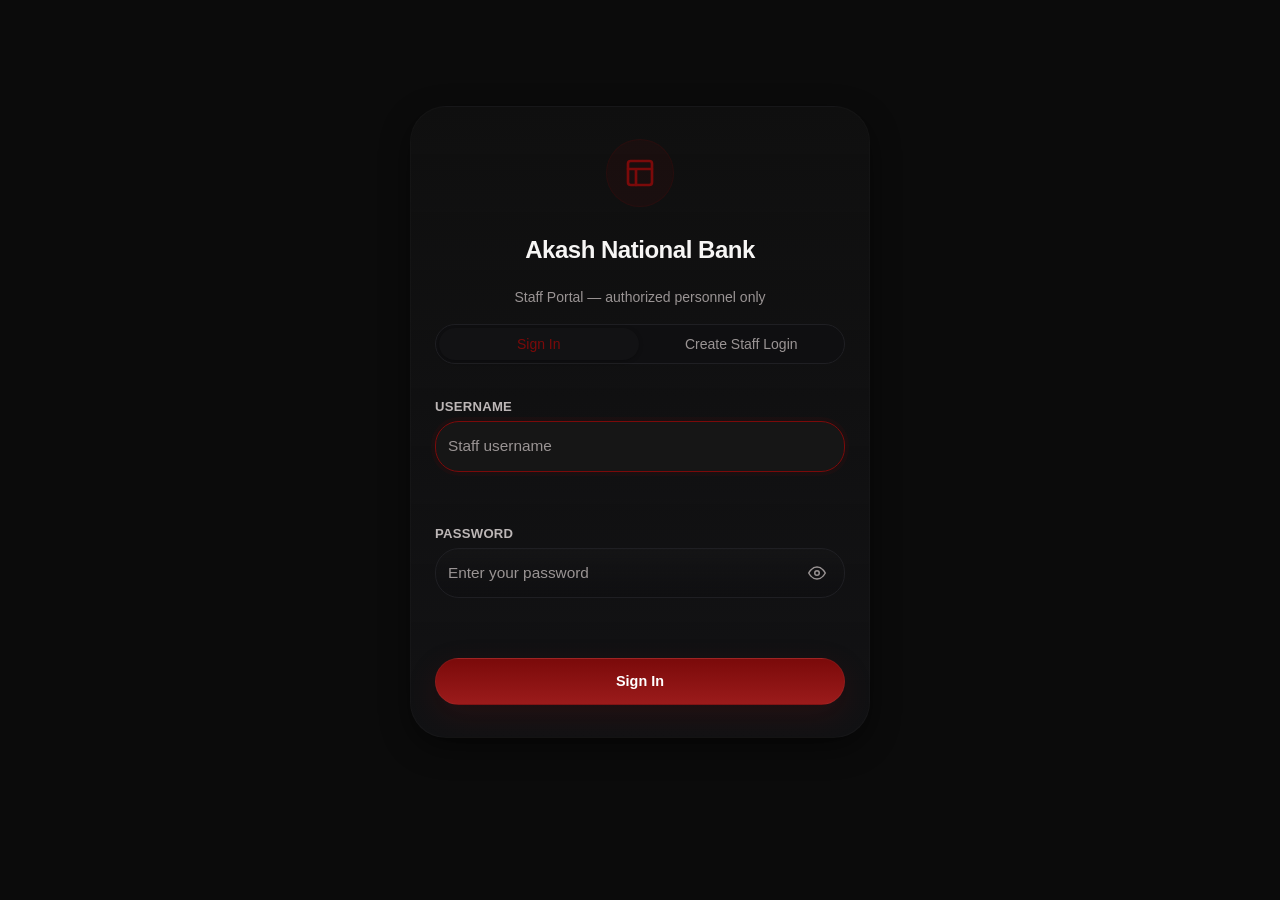
==== commit 56b4fe69: "redesigned ui" ====
--- a/frontend/index.html
+++ b/frontend/index.html
@@ -5,7 +5,7 @@
     <meta name="viewport" content="width=device-width, initial-scale=1.0, viewport-fit=cover">
     <meta name="theme-color" content="#7B0A0A">
     <meta name="description" content="Bank staff dashboard for customer accounts and transactions.">
-    <title>Banking System — Staff Dashboard</title>
+    <title>Akash National Bank — Staff Dashboard</title>
     <!-- Using system fonts for modern Apple-like appearance; removed external font dependency -->
     <link rel="stylesheet" href="./style.css">
 </head>
@@ -13,14 +13,8 @@
     <header class="topbar" role="banner">
         <div class="topbar-inner">
             <div class="topbar-brand">
-                <span class="brand-icon" aria-hidden="true">
-                    <svg width="24" height="24" viewBox="0 0 24 24" fill="none" stroke="currentColor"
-                         stroke-width="2.2" stroke-linecap="round" stroke-linejoin="round">
-                        <rect x="3" y="3" width="18" height="18" rx="2"/>
-                        <path d="M3 9h18M9 21V9"/>
-                    </svg>
-                </span>
-                <span class="brand-name">Banking System</span>
+                <img src="./assets/akash_logo.png" alt="Akash National Bank" class="brand-logo">
+                <span class="brand-name">Akash National Bank</span>
             </div>
             <div class="topbar-actions">
                 <button class="icon-btn" id="themeToggle" aria-label="Toggle dark/light mode">
--- a/frontend/style.css
+++ b/frontend/style.css
@@ -40,6 +40,7 @@
     --error:          #ef4444;
     --error-dim:      rgba(239,68,68,0.10);
     --warning:        var(--green);
+    --money-color:    #4ade80; /* green for amounts and monetary values */
 
     /* Spacing scale */
     --sp-1: 4px;   --sp-2: 8px;   --sp-3: 12px;  --sp-4: 16px;
@@ -133,6 +134,11 @@
 }
 
 /* ── 3. Top navigation bar ────────────────────────────────────── */
+/* Hide topbar on login page */
+body:has(.login-page) .topbar {
+    display: none;
+}
+
 .topbar {
     position: sticky;
     top: 0;
@@ -172,16 +178,13 @@
     color: inherit;
 }
 
-.brand-icon {
-    display: grid;
-    place-items: center;
+.brand-logo {
     width: 40px;
     height: 40px;
-    background: linear-gradient(135deg, var(--saffron), var(--saffron-light));
-    border-radius: var(--r-full);
-    color: var(--white);
+    border-radius: var(--r-sm);
     flex-shrink: 0;
-    box-shadow: 0 8px 20px rgba(0,0,0,0.45);
+    object-fit: contain;
+    box-shadow: 0 4px 12px rgba(0,0,0,0.35);
 }
 
 .brand-name {
@@ -1295,7 +1298,7 @@
 }
 .summary-row:last-child { border-bottom: none; }
 .summary-row span { color: var(--text-muted); }
-.money { font-variant-numeric: tabular-nums; color: var(--green-light); }
+.money { font-variant-numeric: tabular-nums; color: var(--money-color); }
 .history-list { display: flex; flex-direction: column; gap: var(--sp-3); margin-top: var(--sp-4); }
 .history-item {
     display: flex;
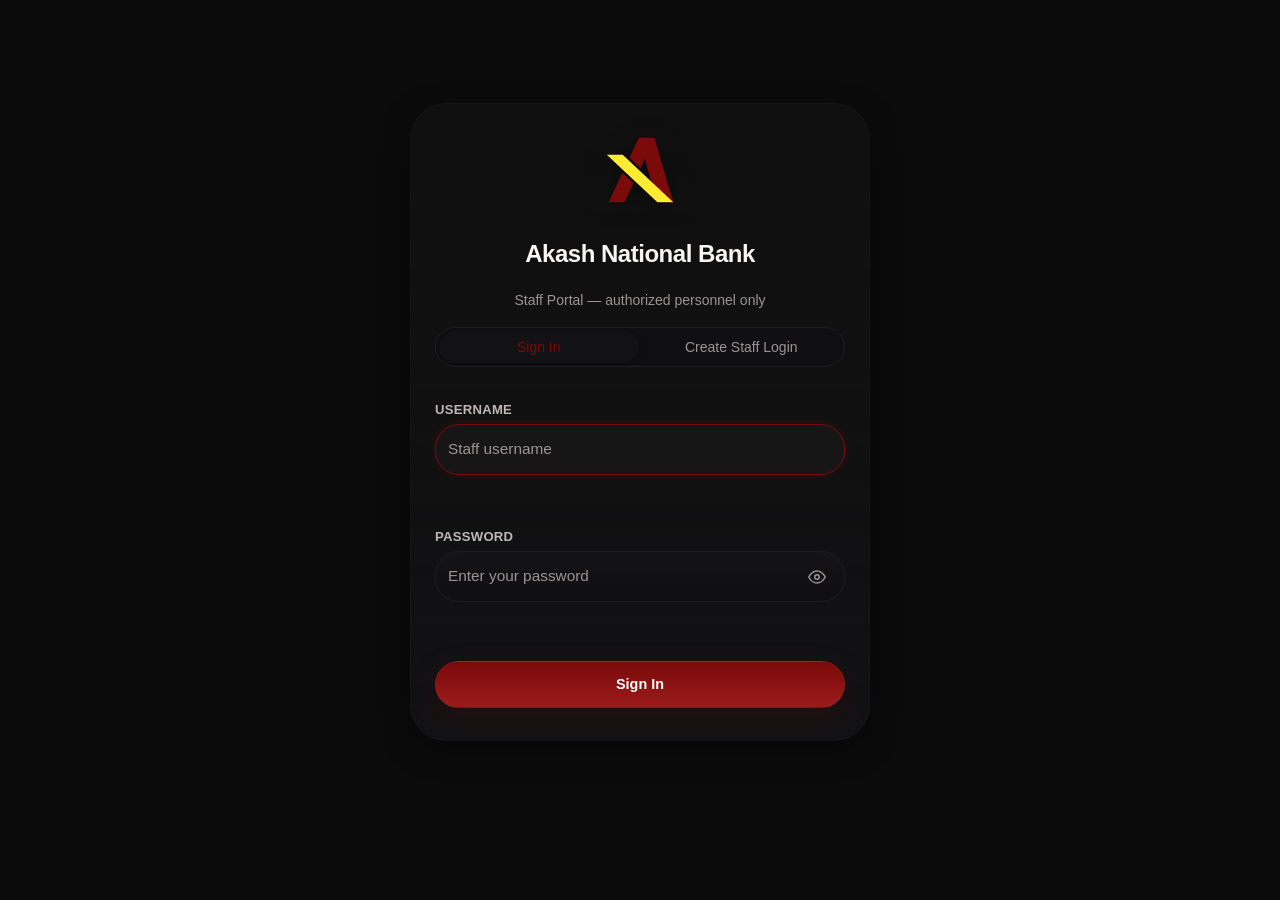
==== commit a8504575: "redesigned ui" ====
--- a/frontend/index.html
+++ b/frontend/index.html
@@ -31,6 +31,17 @@
                         <line x1="18.36" y1="5.64" x2="19.78" y2="4.22"/>
                     </svg>
                 </button>
+                <button class="icon-btn" id="profileMenuToggle" aria-label="Profile menu">
+                    <svg width="20" height="20" viewBox="0 0 24 24" fill="none" stroke="currentColor"
+                         stroke-width="2" stroke-linecap="round" stroke-linejoin="round" aria-hidden="true">
+                        <circle cx="12" cy="12" r="1"/>
+                        <circle cx="19" cy="12" r="1"/>
+                        <circle cx="5" cy="12" r="1"/>
+                    </svg>
+                </button>
+                <div class="profile-menu" id="profileMenu" hidden>
+                    <div class="profile-menu-content" id="profileMenuContent"></div>
+                </div>
             </div>
         </div>
         <div class="topbar-tricolor" aria-hidden="true">
--- a/frontend/style.css
+++ b/frontend/style.css
@@ -176,15 +176,15 @@
     gap: var(--sp-2);
     text-decoration: none;
     color: inherit;
+    min-width: 0;
 }
 
 .brand-logo {
     width: 40px;
     height: 40px;
-    border-radius: var(--r-sm);
     flex-shrink: 0;
     object-fit: contain;
-    box-shadow: 0 4px 12px rgba(0,0,0,0.35);
+    filter: drop-shadow(0 2px 8px rgba(0,0,0,0.3));
 }
 
 .brand-name {
@@ -192,6 +192,9 @@
     font-weight: 700;
     letter-spacing: -0.01em;
     color: var(--text-primary);
+    white-space: nowrap;
+    overflow: hidden;
+    text-overflow: ellipsis;
 }
 
 /* Icon button */
@@ -1062,13 +1065,8 @@
 .login-brand-icon {
     width: 68px;
     height: 68px;
-    border-radius: 50%;
-    background: var(--saffron-dim);
-    border: 1.5px solid var(--saffron-muted);
-    color: var(--saffron);
-    display: flex;
-    align-items: center;
-    justify-content: center;
+    object-fit: contain;
+    filter: drop-shadow(0 4px 12px rgba(0,0,0,0.3));
 }
 
 .login-title {
@@ -1130,19 +1128,21 @@
     outline-color: var(--error, #ef4444) !important;
 }
 
-/* ── Topbar user pill (shown on main vault page when logged in) ── */
+/* ── Topbar user pill (shown in profile menu) ── */
 .user-pill {
     display: flex;
     align-items: center;
     gap: var(--sp-2);
-    background: var(--bg-input);
-    border: 1px solid var(--border);
-    border-radius: 999px;
-    padding: var(--sp-1) var(--sp-3) var(--sp-1) var(--sp-2);
-    font-size: 0.8rem;
-    color: var(--text-secondary);
+    background: var(--saffron-dim);
+    border: 1px solid var(--saffron-muted);
+    border-radius: var(--r-md);
+    padding: var(--sp-2) var(--sp-3);
+    font-size: 0.85rem;
+    color: var(--text-primary);
     font-weight: 500;
-    white-space: nowrap;
+    width: 100%;
+    text-align: center;
+    justify-content: center;
 }
 
 .user-pill svg {
@@ -1152,40 +1152,78 @@
 
 /* Logout button */
 .btn-logout {
-    display: inline-flex;
-    align-items: center;
+    display: flex;
+    align-items: center;
+    justify-content: center;
     gap: var(--sp-1);
-    background: transparent;
-    border: 1px solid var(--border);
-    color: var(--text-muted);
-    border-radius: var(--radius-md);
-    padding: var(--sp-1) var(--sp-3);
-    font-size: 0.8rem;
-    font-weight: 500;
+    background: var(--error-dim);
+    border: 1px solid rgba(239,68,68,0.2);
+    color: var(--error);
+    border-radius: var(--r-md);
+    padding: var(--sp-2) var(--sp-3);
+    font-size: 0.85rem;
+    font-weight: 600;
     cursor: pointer;
     transition: border-color 0.15s, color 0.15s, background 0.15s;
     white-space: nowrap;
+    width: 100%;
 }
 
 .btn-logout:hover {
-    border-color: var(--error, #ef4444);
-    color: var(--error, #ef4444);
-    background: rgba(239,68,68,0.06);
-}
-
-/* Topbar actions gap */
+    border-color: var(--error);
+    color: var(--white);
+    background: var(--error);
+}
+
+/* Profile menu dropdown */
+.profile-menu {
+    position: absolute;
+    top: 100%;
+    right: var(--sp-2);
+    background: var(--bg-card);
+    border: 1px solid var(--border);
+    border-radius: var(--r-lg);
+    box-shadow: var(--shadow-card);
+    padding: var(--sp-2);
+    margin-top: var(--sp-2);
+    z-index: 1000;
+    min-width: 200px;
+}
+
+.profile-menu[hidden] {
+    display: none;
+}
+
+.profile-menu-content {
+    display: flex;
+    flex-direction: column;
+    gap: var(--sp-2);
+}
+
 .topbar-actions {
     display: flex;
     align-items: center;
     gap: var(--sp-2);
+    position: relative;
 }
 
 @media (max-width: 420px) {
     .login-card {
         padding: var(--sp-6) var(--sp-4);
     }
-    .user-pill span {
-        display: none; /* hide username text on very small screens, keep icon */
+    .brand-logo {
+        width: 32px;
+        height: 32px;
+    }
+    .brand-name {
+        font-size: 0.95rem;
+    }
+}
+
+@media (max-width: 600px) {
+    .brand-logo {
+        width: 36px;
+        height: 36px;
     }
 }
 
